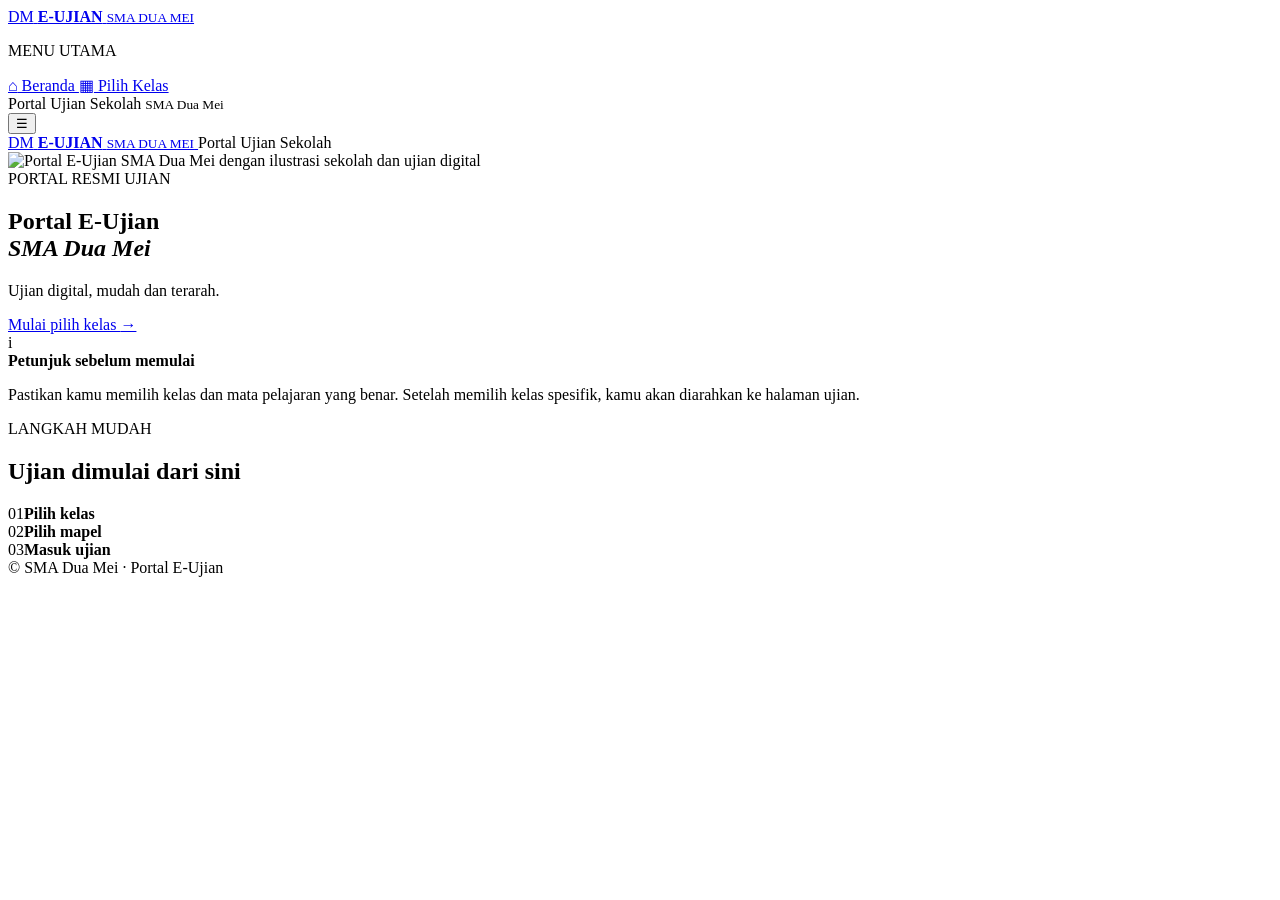
==== index.html @ 6aa68832 "update" ====
<!doctype html>
    <html lang="id">
    <head>
        <meta charset="utf-8">
        <meta name="viewport" content="width=device-width, initial-scale=1">
        <meta name="theme-color" content="#12345a">
        <title>E-Ujian SMA Dua Mei</title>
        <link rel="stylesheet" href="assets/style.css">
    </head>
    <body>
        <aside class="sidebar" id="sidebar">
            <a href="index.html" class="sidebar-brand">
                <span class="brand-mark">DM</span>
                <span>
                    <strong>E-UJIAN</strong>
                    <small>SMA DUA MEI</small>
                </span>
            </a>

            <p class="sidebar-label">MENU UTAMA</p>

            <nav class="sidebar-nav" aria-label="Menu utama">
                <a href="index.html" data-page="home">
                    <span>⌂</span> Beranda
                </a>

                <a href="kelas.html" data-page="kelas">
                    <span>▦</span> Pilih Kelas
                </a>
            </nav>

            <div class="sidebar-footer">
                Portal Ujian Sekolah
                <small>SMA Dua Mei</small>
            </div>
        </aside>

        <button
            class="sidebar-toggle"
            id="sidebarToggle"
            aria-label="Buka menu navigasi"
            aria-controls="sidebar"
            aria-expanded="false"
        >
            ☰
        </button>

        <div class="sidebar-backdrop" id="sidebarBackdrop"></div>
        <header class="site-header">
        <a class="brand" href="index.html">
            <span class="brand-mark">DM</span>
            <span>
            <strong>E-UJIAN</strong>
            <small>SMA DUA MEI</small>
            </span>
        </a>
        <span class="header-label">Portal Ujian Sekolah</span>
        </header>

        <main class="home-wrap">
        <section class="hero hero-image">
            <img
            class="hero-banner"
            src="assets/images/hero-e-ujian.jpg"
            alt="Portal E-Ujian SMA Dua Mei dengan ilustrasi sekolah dan ujian digital"
            >
            <div class="hero-overlay">
            <span class="eyebrow">PORTAL RESMI UJIAN</span>
            <h1>
                Portal <strong>E-Ujian</strong><br>
                <em>SMA Dua Mei</em>
            </h1>
            <p>Ujian digital, mudah dan terarah.</p>
            <a class="button button-orange" href="kelas.html">
                Mulai pilih kelas <span aria-hidden="true">→</span>
            </a>
            </div>
        </section>

        <section class="quick-info">
            <div class="info-icon">i</div>
            <div>
            <strong>Petunjuk sebelum memulai</strong>
            <p>
                Pastikan kamu memilih kelas dan mata pelajaran yang benar. Setelah
                memilih kelas spesifik, kamu akan diarahkan ke halaman ujian.
            </p>
            </div>
        </section>

        <section class="home-bottom">
            <div>
            <span class="eyebrow">LANGKAH MUDAH</span>
            <h2>Ujian dimulai dari sini</h2>
            </div>
            <div class="steps">
            <div><span>01</span><b>Pilih kelas</b></div>
            <div><span>02</span><b>Pilih mapel</b></div>
            <div><span>03</span><b>Masuk ujian</b></div>
            </div>
        </section>
        </main>

        <footer>© SMA Dua Mei · Portal E-Ujian</footer>
    </body>
</html>
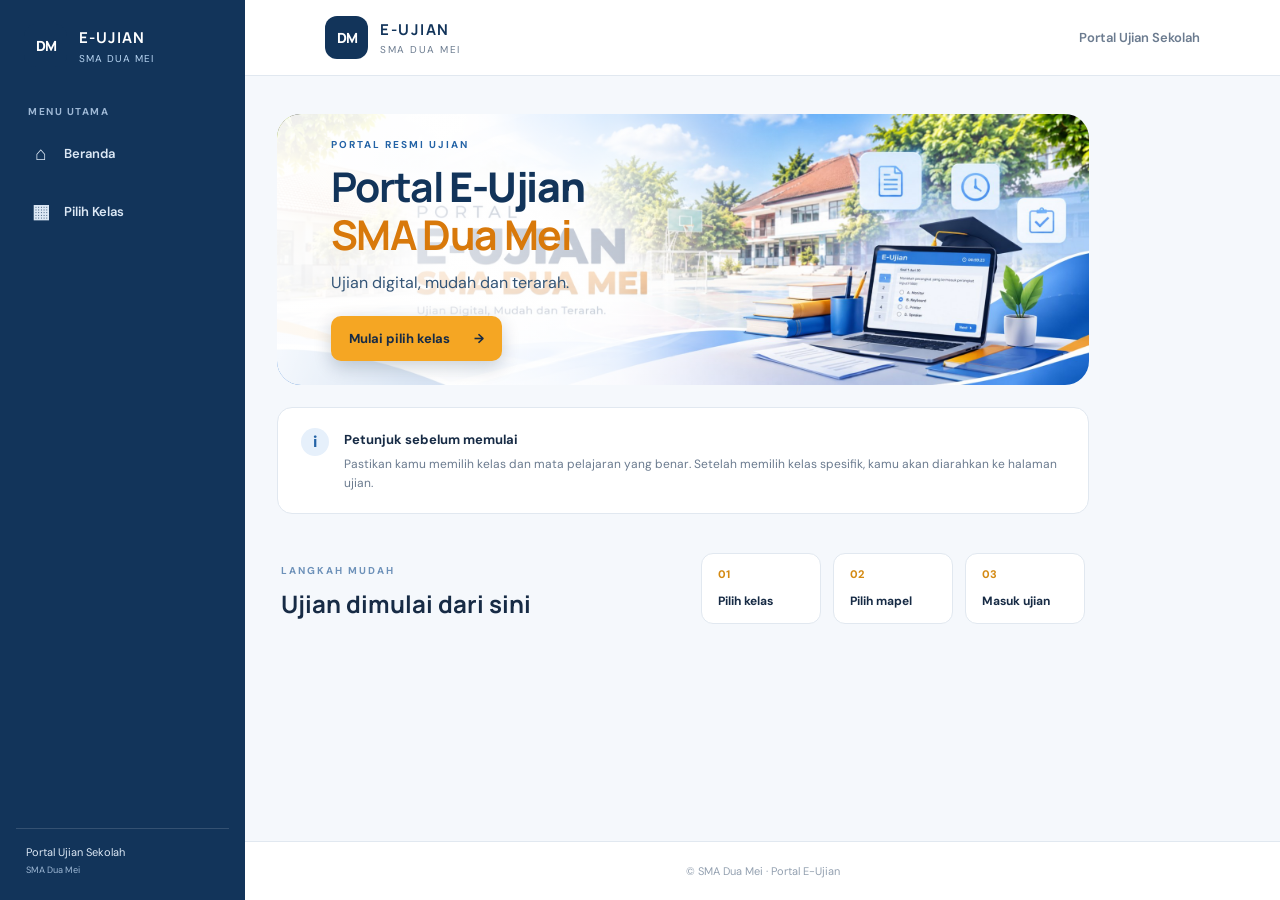
==== commit 6d14879c: "update" ====
--- a/index.html
+++ b/index.html
@@ -9,7 +9,7 @@
     </head>
     <body>
         <aside class="sidebar" id="sidebar">
-            <a href="index.html" class="sidebar-brand">
+            <a class="sidebar-brand" href="index.html">
                 <span class="brand-mark">DM</span>
                 <span>
                     <strong>E-UJIAN</strong>
@@ -21,11 +21,10 @@
 
             <nav class="sidebar-nav" aria-label="Menu utama">
                 <a href="index.html" data-page="home">
-                    <span>⌂</span> Beranda
+                    <span aria-hidden="true">⌂</span> Beranda
                 </a>
-
                 <a href="kelas.html" data-page="kelas">
-                    <span>▦</span> Pilih Kelas
+                    <span aria-hidden="true">▦</span> Pilih Kelas
                 </a>
             </nav>
 
@@ -38,6 +37,7 @@
         <button
             class="sidebar-toggle"
             id="sidebarToggle"
+            type="button"
             aria-label="Buka menu navigasi"
             aria-controls="sidebar"
             aria-expanded="false"
@@ -46,15 +46,16 @@
         </button>
 
         <div class="sidebar-backdrop" id="sidebarBackdrop"></div>
+
         <header class="site-header">
-        <a class="brand" href="index.html">
-            <span class="brand-mark">DM</span>
-            <span>
-            <strong>E-UJIAN</strong>
-            <small>SMA DUA MEI</small>
-            </span>
-        </a>
-        <span class="header-label">Portal Ujian Sekolah</span>
+            <a class="brand" href="index.html">
+                <span class="brand-mark">DM</span>
+                <span>
+                    <strong>E-UJIAN</strong>
+                    <small>SMA DUA MEI</small>
+                </span>
+            </a>
+            <span class="header-label">Portal Ujian Sekolah</span>
         </header>
 
         <main class="home-wrap">
@@ -102,6 +103,7 @@
         </main>
 
         <footer>© SMA Dua Mei · Portal E-Ujian</footer>
+
+    <script src="assets/app.js"></script>
     </body>
 </html>
-
--- a/assets/style.css
+++ b/assets/style.css
@@ -0,0 +1,185 @@
+@import url('https://fonts.googleapis.com/css2?family=DM+Sans:wght@400;500;600;700&family=Manrope:wght@400;500;600;700;800&display=swap');
+:root{--navy:#12345a;--navy2:#1c4b7a;--blue:#2463a6;--orange:#f5a623;--ink:#172b45;--muted:#6b7b8f;--line:#e1e8f0;--paper:#f5f8fc;--white:#fff;--green:#167443}*{box-sizing:border-box}body{margin:0;background:var(--paper);color:var(--ink);font-family:'DM Sans',Arial,sans-serif;min-height:100vh;display:flex;flex-direction:column}a{color:inherit;text-decoration:none}.site-header{height:76px;background:#fff;border-bottom:1px solid var(--line);padding:0 max(24px,calc((100vw - 1120px)/2));display:flex;align-items:center;justify-content:space-between}.brand{display:flex;align-items:center;gap:12px}.brand-mark{display:grid;place-items:center;width:43px;height:43px;border-radius:12px;background:var(--navy);color:white;font-family:Manrope,sans-serif;font-weight:800;font-size:14px;letter-spacing:-1px}.brand strong,.brand small{display:block}.brand strong{font-family:Manrope,sans-serif;letter-spacing:1.5px;font-size:15px;color:var(--navy)}.brand small{font-size:10px;color:var(--muted);letter-spacing:1.5px;margin-top:3px}.header-label,.header-link{font-size:13px;color:var(--muted);font-weight:600}.header-link:hover,.breadcrumbs a:hover,.back-link:hover{color:var(--blue)}.home-wrap,.page-wrap{width:min(1120px,calc(100% - 40px));margin:0 auto;flex:1}.home-wrap{padding:38px 0 52px}.hero{min-height:350px;border-radius:24px;background:linear-gradient(120deg,#102e52 0%,#194c7c 100%);color:white;padding:48px 54px;display:grid;grid-template-columns:1.15fr .85fr;align-items:center;overflow:hidden;position:relative}.hero-copy{position:relative;z-index:2;max-width:570px}.eyebrow{font-size:10px;letter-spacing:2px;font-weight:700;color:#6d91b9}.hero .eyebrow{color:#b9d6f3}.hero h1,.page-heading h1{font-family:Manrope,sans-serif;letter-spacing:-1.4px;line-height:1.17}.hero h1{font-size:clamp(30px,4vw,46px);margin:16px 0}.hero h1 em{font-style:normal;color:#ffd17b}.hero p{color:#d7e4f2;line-height:1.7;max-width:480px;font-size:15px;margin:0 0 26px}.button{display:inline-flex;align-items:center;gap:24px;border-radius:10px;padding:14px 18px;font-weight:700;font-size:13px}.button-orange{background:var(--orange);color:#172b45;box-shadow:0 6px 18px #071c3633}.button-orange:hover{background:#ffc04c;transform:translateY(-1px)}.hero-art{height:260px;position:relative;display:grid;place-items:center}.art-circle{position:absolute;border-radius:50%;border:1px solid #ffffff26}.circle-one{width:290px;height:290px}.circle-two{width:220px;height:220px}.exam-card{position:relative;z-index:1;background:white;color:var(--ink);padding:25px 23px;border-radius:17px;width:min(280px,100%);box-shadow:0 20px 45px #06172d44;transform:rotate(3deg)}.card-icon{display:grid;place-items:center;width:39px;height:39px;background:#e1f5e8;color:var(--green);border-radius:11px;font-size:23px;font-weight:bold;margin-bottom:17px}.exam-card b,.exam-card small{display:block}.exam-card b{font-family:Manrope,sans-serif;font-size:15px}.exam-card small{color:var(--muted);font-size:11px;margin-top:6px}.fake-line{height:7px;background:#e9eff6;border-radius:8px;margin-top:21px}.fake-line.short{width:65%;margin-top:9px}.floating-star{position:absolute;right:7%;top:15%;font-size:32px;color:#ffd17b}.quick-info{display:flex;gap:15px;align-items:flex-start;background:white;border:1px solid var(--line);padding:20px 23px;border-radius:15px;margin-top:22px}.info-icon{flex:0 0 28px;height:28px;display:grid;place-items:center;border-radius:50%;background:#e6f0fb;color:var(--blue);font-weight:800}.quick-info strong{font-size:13px}.quick-info p{margin:6px 0 0;color:var(--muted);font-size:12px;line-height:1.6}.home-bottom{display:flex;align-items:center;justify-content:space-between;gap:30px;padding:39px 4px 0}.home-bottom h2{font:700 24px Manrope,sans-serif;margin:8px 0 0}.steps{display:flex;gap:12px}.steps div{background:white;border:1px solid var(--line);padding:13px 16px;border-radius:12px;min-width:120px}.steps span{display:block;color:#d48a13;font-weight:800;font-size:11px;margin-bottom:8px}.steps b{font-size:12px}.page-wrap{padding:28px 0 60px}.breadcrumbs{display:flex;gap:9px;align-items:center;color:#91a0b1;font-size:12px;margin-bottom:35px}.breadcrumbs a{color:#64778d}.breadcrumbs b{color:var(--ink);font-weight:600}.page-heading{text-align:center;margin:0 auto 32px;max-width:620px}.page-heading h1{font-size:clamp(28px,4vw,38px);margin:12px 0}.page-heading p{color:var(--muted);font-size:14px;line-height:1.6;margin:0}.choice-grid{display:grid;gap:16px}.choice-grid.three{grid-template-columns:repeat(3,minmax(0,1fr))}.choice-card{display:flex;align-items:center;gap:14px;padding:22px;background:white;border:1px solid var(--line);border-radius:16px;transition:.18s ease;min-height:105px}.choice-card:hover{border-color:#91b9e3;box-shadow:0 9px 24px #16395b0d;transform:translateY(-2px)}.choice-symbol{width:53px;height:53px;display:grid;place-items:center;flex-shrink:0;background:#e8f2ff;color:var(--blue);border-radius:13px;font-family:Manrope,sans-serif;font-weight:800;font-size:20px}.choice-content{flex:1}.choice-content b,.choice-content small{display:block}.choice-content b{font-size:15px}.choice-content small{font-size:12px;color:var(--muted);margin-top:5px}.arrow{font-size:21px;color:#7e91a7}.back-link{display:inline-block;color:#61758b;font-size:13px;font-weight:600;margin-top:30px}.subject-list{display:grid;grid-template-columns:repeat(2,minmax(0,1fr));gap:10px}.subject-link{display:flex;align-items:center;gap:13px;background:#fff;border:1px solid var(--line);border-radius:12px;padding:16px 18px;min-height:65px;transition:.18s}.subject-link:hover{border-color:#91b9e3;background:#fbfdff}.subject-icon{display:grid;place-items:center;width:35px;height:35px;border-radius:10px;background:#edf4fc;color:var(--blue);font-size:15px}.subject-link b{font-size:13px;font-weight:600;flex:1}.subject-link .arrow{font-size:18px}.notice{background:#edf5ff;border:1px solid #d7e8fa;color:#315779;border-radius:12px;padding:14px 16px;font-size:12px;line-height:1.65;margin:0 0 23px}.notice strong{display:block;color:var(--navy);margin-bottom:2px}.hidden{display:none!important}.empty-state{text-align:center;background:white;border:1px dashed #cbd7e5;border-radius:14px;padding:30px;color:var(--muted);font-size:13px;grid-column:1/-1}footer{text-align:center;padding:22px 16px;color:#93a0b0;font-size:11px;border-top:1px solid var(--line);background:#fff}@media(max-width:760px){.site-header{height:68px;padding:0 20px}.header-label{display:none}.home-wrap,.page-wrap{width:calc(100% - 32px)}.home-wrap{padding:20px 0 35px}.hero{padding:32px 25px 25px;grid-template-columns:1fr;min-height:auto}.hero h1{font-size:34px}.hero-art{height:190px;margin-top:12px}.circle-one{width:210px;height:210px}.circle-two{width:160px;height:160px}.exam-card{width:240px;padding:18px}.floating-star{right:9%;top:5%}.home-bottom{align-items:flex-start;flex-direction:column;padding-top:30px;gap:18px}.steps{width:100%;gap:8px}.steps div{flex:1;min-width:0;padding:12px 10px}.steps b{font-size:11px}.page-wrap{padding-top:22px}.breadcrumbs{margin-bottom:28px;flex-wrap:wrap}.choice-grid.three{grid-template-columns:1fr}.choice-card{min-height:86px;padding:16px}.page-heading{margin-bottom:25px}.subject-list{grid-template-columns:1fr}.quick-info{padding:16px}.page-heading h1{letter-spacing:-.8px}}@media(prefers-reduced-motion:reduce){*{transition:none!important}}
+.subject-section-title{grid-column:1/-1;font:700 15px Manrope,sans-serif;margin:18px 0 0;padding:0 2px;color:var(--navy)}.subject-section-title:first-child{margin-top:0}.subject-section-title:not(:first-child){padding-top:16px;border-top:1px solid var(--line)}
+
+/* Visual assets dari desain E-Ujian SMA Dua Mei */
+.hero-image{padding:0;min-height:0;display:block;background:#eaf4ff;color:var(--navy);position:relative;aspect-ratio:2048/683;max-height:430px}
+.hero-banner{display:block;width:100%;height:100%;object-fit:cover;position:absolute;inset:0}
+.hero-overlay{position:absolute;inset:0;display:flex;flex-direction:column;justify-content:center;align-items:flex-start;padding:clamp(22px,4.2vw,58px);max-width:62%;background:linear-gradient(90deg,rgba(255,255,255,.94),rgba(255,255,255,.72) 68%,transparent)}
+.hero-overlay .eyebrow{color:#2463a6}.hero-overlay h1{font-size:clamp(25px,3.2vw,43px);color:#12345a;margin:12px 0 10px}.hero-overlay h1 strong{font-weight:800}.hero-overlay h1 em{color:#d8790b}.hero-overlay p{color:#345577;margin:0 0 20px;font-size:clamp(12px,1.3vw,16px)}
+.grade-grid{display:grid;grid-template-columns:repeat(3,minmax(0,1fr));gap:18px}.grade-card{display:block;background:#fff;border:1px solid var(--line);border-radius:17px;overflow:hidden;transition:transform .18s ease,box-shadow .18s ease,border-color .18s ease}.grade-card:hover{transform:translateY(-3px);border-color:#91b9e3;box-shadow:0 12px 28px #16395b16}.grade-card img{width:100%;aspect-ratio:1/1;object-fit:cover;display:block;background:#e8f2ff}.grade-card-footer{display:flex;align-items:center;justify-content:space-between;gap:8px;padding:15px 17px}.grade-card-footer b,.grade-card-footer small{display:block}.grade-card-footer b{font:800 18px Manrope,sans-serif;color:var(--navy)}.grade-card-footer small{font-size:11px;color:var(--muted);margin-top:4px}.grade-card-footer .arrow{font-size:24px}
+@media(max-width:760px){.hero-image{aspect-ratio:1.45;min-height:260px}.hero-overlay{max-width:76%;padding:20px;background:linear-gradient(90deg,rgba(255,255,255,.96),rgba(255,255,255,.8) 75%,transparent)}.hero-overlay h1{font-size:clamp(24px,6vw,34px)}.hero-overlay p{max-width:220px}.grade-grid{grid-template-columns:1fr;gap:13px}.grade-card{display:grid;grid-template-columns:112px 1fr;align-items:center}.grade-card img{height:112px;aspect-ratio:1/1}.grade-card-footer{padding:12px}}
+
+
+/* ===== SIDEBAR E-UJIAN ===== */
+
+.sidebar {
+    position: fixed;
+    top: 0;
+    left: 0;
+    bottom: 0;
+    width: 245px;
+    padding: 24px 16px;
+    background: #12345a;
+    color: #fff;
+    display: flex;
+    flex-direction: column;
+    z-index: 1000;
+    overflow-y: auto;
+}
+
+.sidebar-brand {
+    display: flex;
+    align-items: center;
+    gap: 12px;
+    padding: 0 8px 28px;
+    color: #fff;
+}
+
+.sidebar-brand strong,
+.sidebar-brand small {
+    display: block;
+}
+
+.sidebar-brand strong {
+    font-family: Manrope, sans-serif;
+    font-size: 15px;
+    letter-spacing: 1px;
+}
+
+.sidebar-brand small {
+    margin-top: 4px;
+    color: #b9d6f3;
+    font-size: 10px;
+    letter-spacing: 1px;
+}
+
+.sidebar-label {
+    padding: 0 12px;
+    color: #9eb8d5;
+    font-size: 10px;
+    font-weight: 700;
+    letter-spacing: 1.5px;
+}
+
+.sidebar-nav {
+    display: grid;
+    gap: 7px;
+}
+
+.sidebar-nav a {
+    display: flex;
+    align-items: center;
+    gap: 12px;
+    padding: 13px 14px;
+    border-radius: 10px;
+    color: #dce8f5;
+    font-size: 13px;
+    font-weight: 600;
+}
+
+.sidebar-nav a span {
+    width: 22px;
+    text-align: center;
+    font-size: 19px;
+}
+
+.sidebar-nav a:hover,
+.sidebar-nav a.active {
+    background: #2463a6;
+    color: #fff;
+}
+
+.sidebar-footer {
+    margin-top: auto;
+    padding: 16px 10px 0;
+    border-top: 1px solid #ffffff25;
+    font-size: 11px;
+    color: #dce8f5;
+}
+
+.sidebar-footer small {
+    display: block;
+    margin-top: 5px;
+    color: #9eb8d5;
+}
+
+/* Geser konten agar tidak tertutup sidebar */
+.site-header,
+.home-wrap,
+.page-wrap,
+body > footer {
+    margin-left: 245px;
+}
+
+.home-wrap,
+.page-wrap {
+    width: auto;
+    padding-left: 32px;
+    padding-right: 32px;
+}
+
+.sidebar-toggle {
+    display: none;
+}
+
+.sidebar-backdrop {
+    display: none;
+}
+
+/* Tampilan HP */
+@media (max-width: 760px) {
+    .sidebar {
+        width: 260px;
+        transform: translateX(-100%);
+        transition: transform .25s ease;
+    }
+
+    .sidebar.is-open {
+        transform: translateX(0);
+    }
+
+    .sidebar-toggle {
+        display: grid;
+        place-items: center;
+        position: fixed;
+        top: 13px;
+        left: 14px;
+        width: 42px;
+        height: 42px;
+        border: 1px solid #e1e8f0;
+        border-radius: 10px;
+        background: #fff;
+        color: #12345a;
+        font-size: 22px;
+        z-index: 1100;
+        cursor: pointer;
+    }
+
+    .sidebar-backdrop.is-visible {
+        display: block;
+        position: fixed;
+        inset: 0;
+        background: #071c3666;
+        z-index: 900;
+    }
+
+    .site-header,
+    .home-wrap,
+    .page-wrap,
+    body > footer {
+        margin-left: 0;
+    }
+
+    .site-header {
+        padding-left: 68px;
+        padding-right: 16px;
+    }
+
+    .home-wrap,
+    .page-wrap {
+        width: calc(100% - 32px);
+        padding-left: 0;
+        padding-right: 0;
+    }
+}
